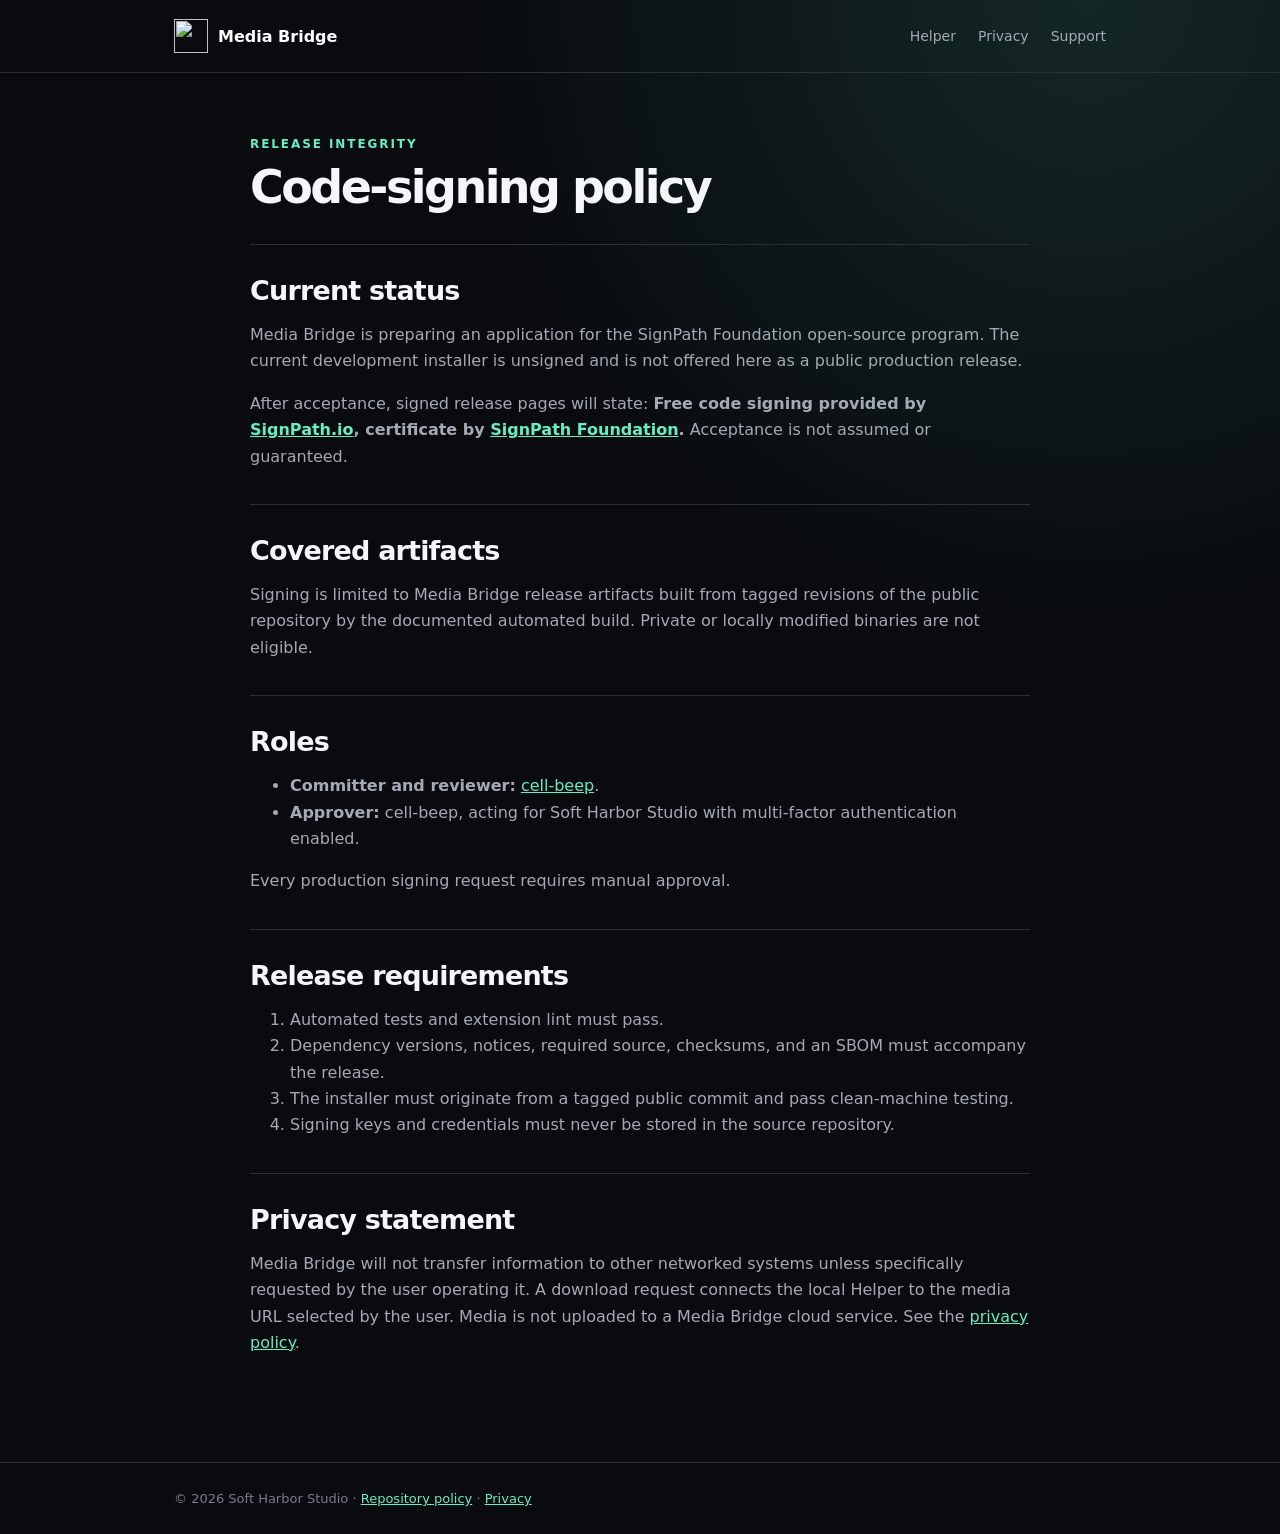
==== site-template/code-signing.html @ 658d0530 "Add Firefox-first release preparation and public Pages site" ====
<!-- This Source Code Form is subject to the terms of the Mozilla Public
     License, v. 2.0. If a copy of the MPL was not distributed with this
     file, You can obtain one at https://mozilla.org/MPL/2.0/. -->

<!doctype html>
<html lang="en">
<head><meta charset="utf-8"><meta name="viewport" content="width=device-width, initial-scale=1"><title>Media Bridge code-signing policy</title><link rel="stylesheet" href="styles.css"></head>
<body>
  <header><nav class="wrap"><a class="brand" href="index.html"><img src="assets/logo.png" alt="">Media Bridge</a><a href="download.html">Helper</a><a href="privacy.html">Privacy</a><a href="support.html">Support</a></nav></header>
  <main class="wrap document">
    <div class="eyebrow">Release integrity</div><h1>Code-signing policy</h1>
    <section><h2>Current status</h2><p>Media Bridge is preparing an application for the SignPath Foundation open-source program. The current development installer is unsigned and is not offered here as a public production release.</p><p>After acceptance, signed release pages will state: <strong>Free code signing provided by <a href="https://signpath.io/">SignPath.io</a>, certificate by <a href="https://signpath.org/">SignPath Foundation</a>.</strong> Acceptance is not assumed or guaranteed.</p></section>
    <section><h2>Covered artifacts</h2><p>Signing is limited to Media Bridge release artifacts built from tagged revisions of the public repository by the documented automated build. Private or locally modified binaries are not eligible.</p></section>
    <section><h2>Roles</h2><ul><li><strong>Committer and reviewer:</strong> <a href="https://github.com/cell-beep">cell-beep</a>.</li><li><strong>Approver:</strong> cell-beep, acting for Soft Harbor Studio with multi-factor authentication enabled.</li></ul><p>Every production signing request requires manual approval.</p></section>
    <section><h2>Release requirements</h2><ol><li>Automated tests and extension lint must pass.</li><li>Dependency versions, notices, required source, checksums, and an SBOM must accompany the release.</li><li>The installer must originate from a tagged public commit and pass clean-machine testing.</li><li>Signing keys and credentials must never be stored in the source repository.</li></ol></section>
    <section><h2>Privacy statement</h2><p>Media Bridge will not transfer information to other networked systems unless specifically requested by the user operating it. A download request connects the local Helper to the media URL selected by the user. Media is not uploaded to a Media Bridge cloud service. See the <a href="privacy.html">privacy policy</a>.</p></section>
  </main>
  <footer><div class="wrap">© 2026 Soft Harbor Studio · <a href="https://github.com/cell-beep/media-bridge/blob/main/CODE_SIGNING_POLICY.md">Repository policy</a> · <a href="privacy.html">Privacy</a></div></footer>
</body>
</html>
---- site-template/styles.css ----
/* This Source Code Form is subject to the terms of the Mozilla Public
 * License, v. 2.0. If a copy of the MPL was not distributed with this
 * file, You can obtain one at https://mozilla.org/MPL/2.0/. */

:root {
  color-scheme: dark;
  font-family: Inter, ui-sans-serif, system-ui, -apple-system, BlinkMacSystemFont, "Segoe UI", sans-serif;
  background: #090b0f;
  color: #f4f6f8;
  --mint: #64efc2;
  --muted: #a4a9b3;
  --panel: #12161c;
  --border: #29303a;
}

* { box-sizing: border-box; }
body { margin: 0; background: radial-gradient(circle at 85% 0, rgba(100, 239, 194, .12), transparent 34%), #090b0f; }
a { color: var(--mint); }
.wrap { margin: 0 auto; max-width: 980px; padding: 0 24px; }
header { border-bottom: 1px solid var(--border); }
nav { align-items: center; display: flex; gap: 22px; min-height: 72px; }
nav .brand { align-items: center; color: #fff; display: flex; font-weight: 800; gap: 10px; margin-right: auto; text-decoration: none; }
nav img { height: 34px; width: 34px; }
nav a:not(.brand) { color: var(--muted); font-size: 14px; text-decoration: none; }
nav a:hover { color: #fff; }
main { min-height: calc(100vh - 150px); }
.hero { padding: 96px 0 72px; }
.eyebrow { color: var(--mint); font-size: 12px; font-weight: 800; letter-spacing: .16em; text-transform: uppercase; }
h1 { font-size: clamp(42px, 8vw, 76px); letter-spacing: -.055em; line-height: .98; margin: 14px 0 22px; max-width: 850px; }
h2 { font-size: 27px; letter-spacing: -.03em; margin: 0 0 14px; }
h3 { font-size: 18px; margin-top: 28px; }
p, li { color: var(--muted); line-height: 1.65; }
.lead { font-size: 20px; max-width: 720px; }
.actions { display: flex; flex-wrap: wrap; gap: 12px; margin-top: 30px; }
.button { background: var(--mint); border-radius: 10px; color: #07100d; display: inline-block; font-weight: 800; padding: 13px 18px; text-decoration: none; }
.button.secondary { background: transparent; border: 1px solid var(--border); color: #fff; }
.grid { display: grid; gap: 16px; grid-template-columns: repeat(3, 1fr); padding-bottom: 80px; }
.card { background: var(--panel); border: 1px solid var(--border); border-radius: 16px; padding: 24px; }
.card p { margin-bottom: 0; }
.document { max-width: 780px; padding: 64px 0 90px; }
.document h1 { font-size: 46px; }
.document section { border-top: 1px solid var(--border); margin-top: 34px; padding-top: 30px; }
code { background: #171c23; border-radius: 5px; color: #d8dce2; padding: 2px 6px; }
.notice { border-left: 3px solid var(--mint); margin: 24px 0; padding: 2px 0 2px 18px; }
footer { border-top: 1px solid var(--border); color: #777e89; font-size: 13px; padding: 28px 0; }
@media (max-width: 720px) { .grid { grid-template-columns: 1fr; } nav { flex-wrap: wrap; gap: 14px; padding: 16px 0; } .hero { padding-top: 64px; } }
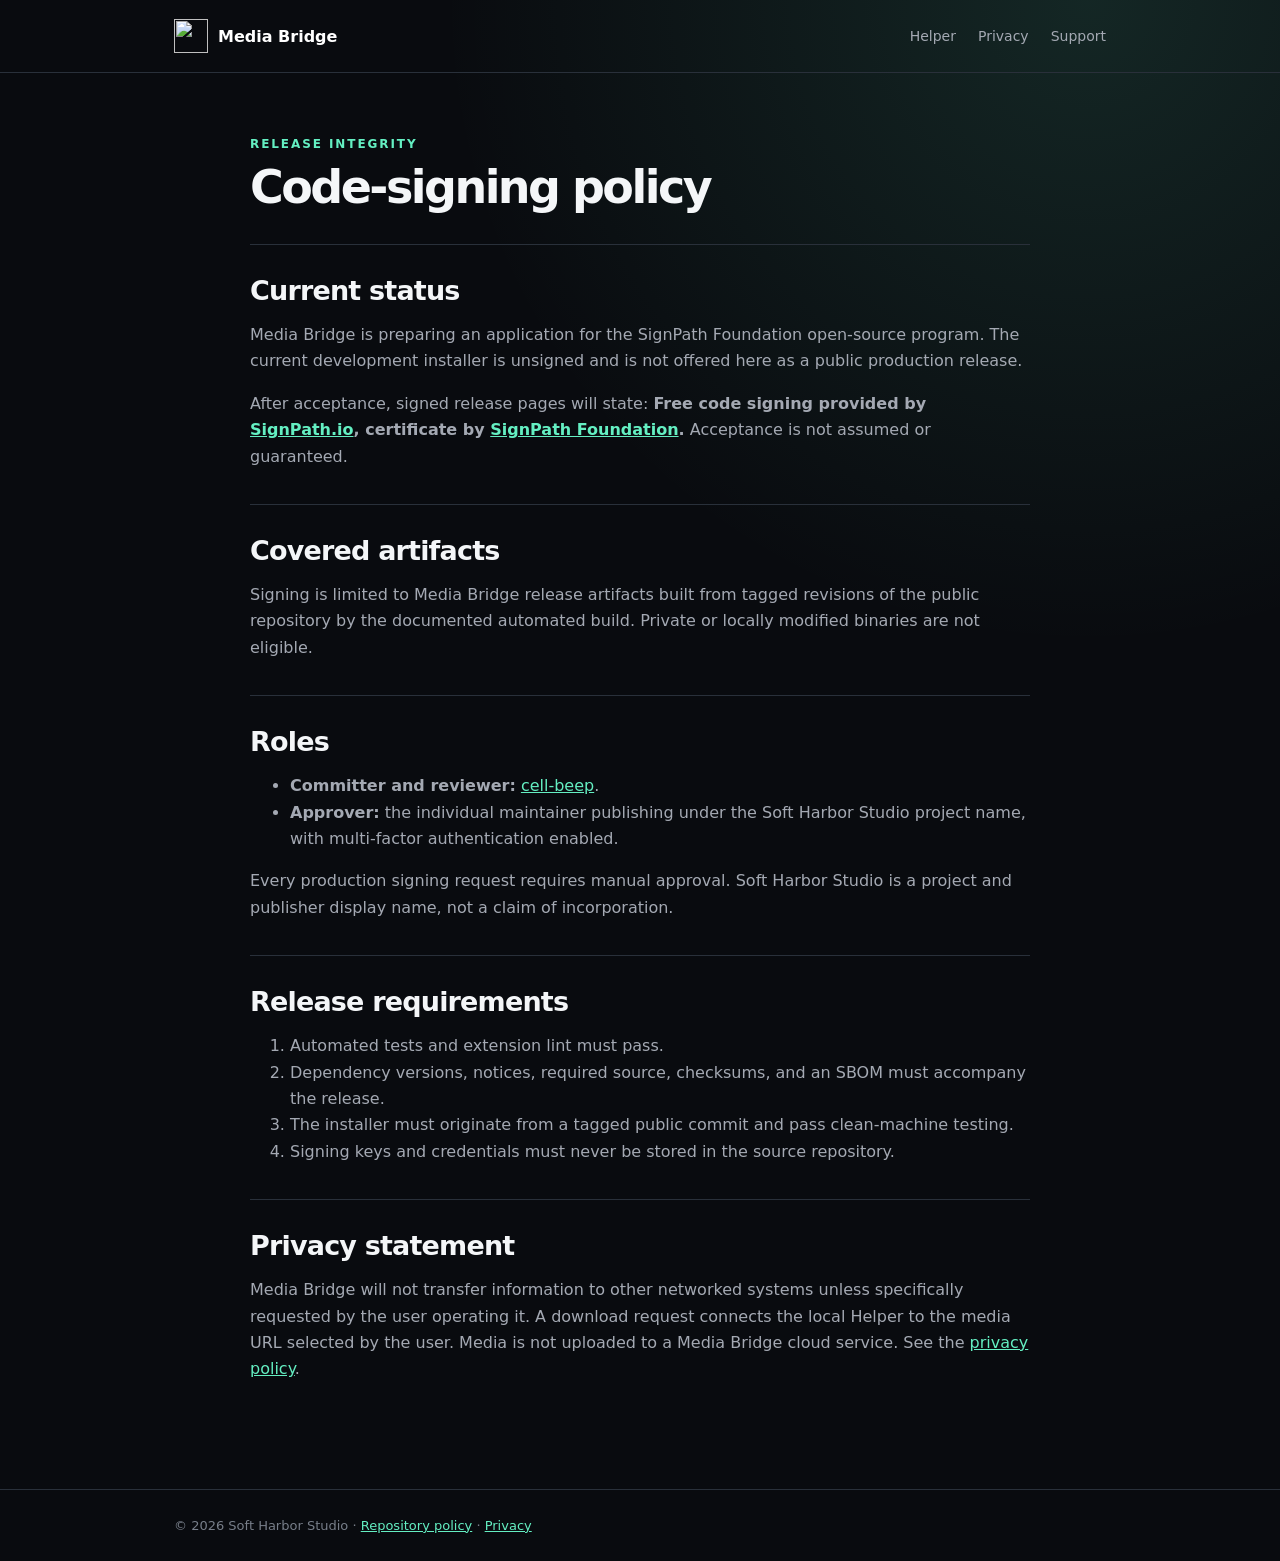
==== commit 5f452047: "Scope public release to Firefox and individual publisher" ====
--- a/site-template/code-signing.html
+++ b/site-template/code-signing.html
@@ -11,7 +11,7 @@
     <div class="eyebrow">Release integrity</div><h1>Code-signing policy</h1>
     <section><h2>Current status</h2><p>Media Bridge is preparing an application for the SignPath Foundation open-source program. The current development installer is unsigned and is not offered here as a public production release.</p><p>After acceptance, signed release pages will state: <strong>Free code signing provided by <a href="https://signpath.io/">SignPath.io</a>, certificate by <a href="https://signpath.org/">SignPath Foundation</a>.</strong> Acceptance is not assumed or guaranteed.</p></section>
     <section><h2>Covered artifacts</h2><p>Signing is limited to Media Bridge release artifacts built from tagged revisions of the public repository by the documented automated build. Private or locally modified binaries are not eligible.</p></section>
-    <section><h2>Roles</h2><ul><li><strong>Committer and reviewer:</strong> <a href="https://github.com/cell-beep">cell-beep</a>.</li><li><strong>Approver:</strong> cell-beep, acting for Soft Harbor Studio with multi-factor authentication enabled.</li></ul><p>Every production signing request requires manual approval.</p></section>
+    <section><h2>Roles</h2><ul><li><strong>Committer and reviewer:</strong> <a href="https://github.com/cell-beep">cell-beep</a>.</li><li><strong>Approver:</strong> the individual maintainer publishing under the Soft Harbor Studio project name, with multi-factor authentication enabled.</li></ul><p>Every production signing request requires manual approval. Soft Harbor Studio is a project and publisher display name, not a claim of incorporation.</p></section>
     <section><h2>Release requirements</h2><ol><li>Automated tests and extension lint must pass.</li><li>Dependency versions, notices, required source, checksums, and an SBOM must accompany the release.</li><li>The installer must originate from a tagged public commit and pass clean-machine testing.</li><li>Signing keys and credentials must never be stored in the source repository.</li></ol></section>
     <section><h2>Privacy statement</h2><p>Media Bridge will not transfer information to other networked systems unless specifically requested by the user operating it. A download request connects the local Helper to the media URL selected by the user. Media is not uploaded to a Media Bridge cloud service. See the <a href="privacy.html">privacy policy</a>.</p></section>
   </main>
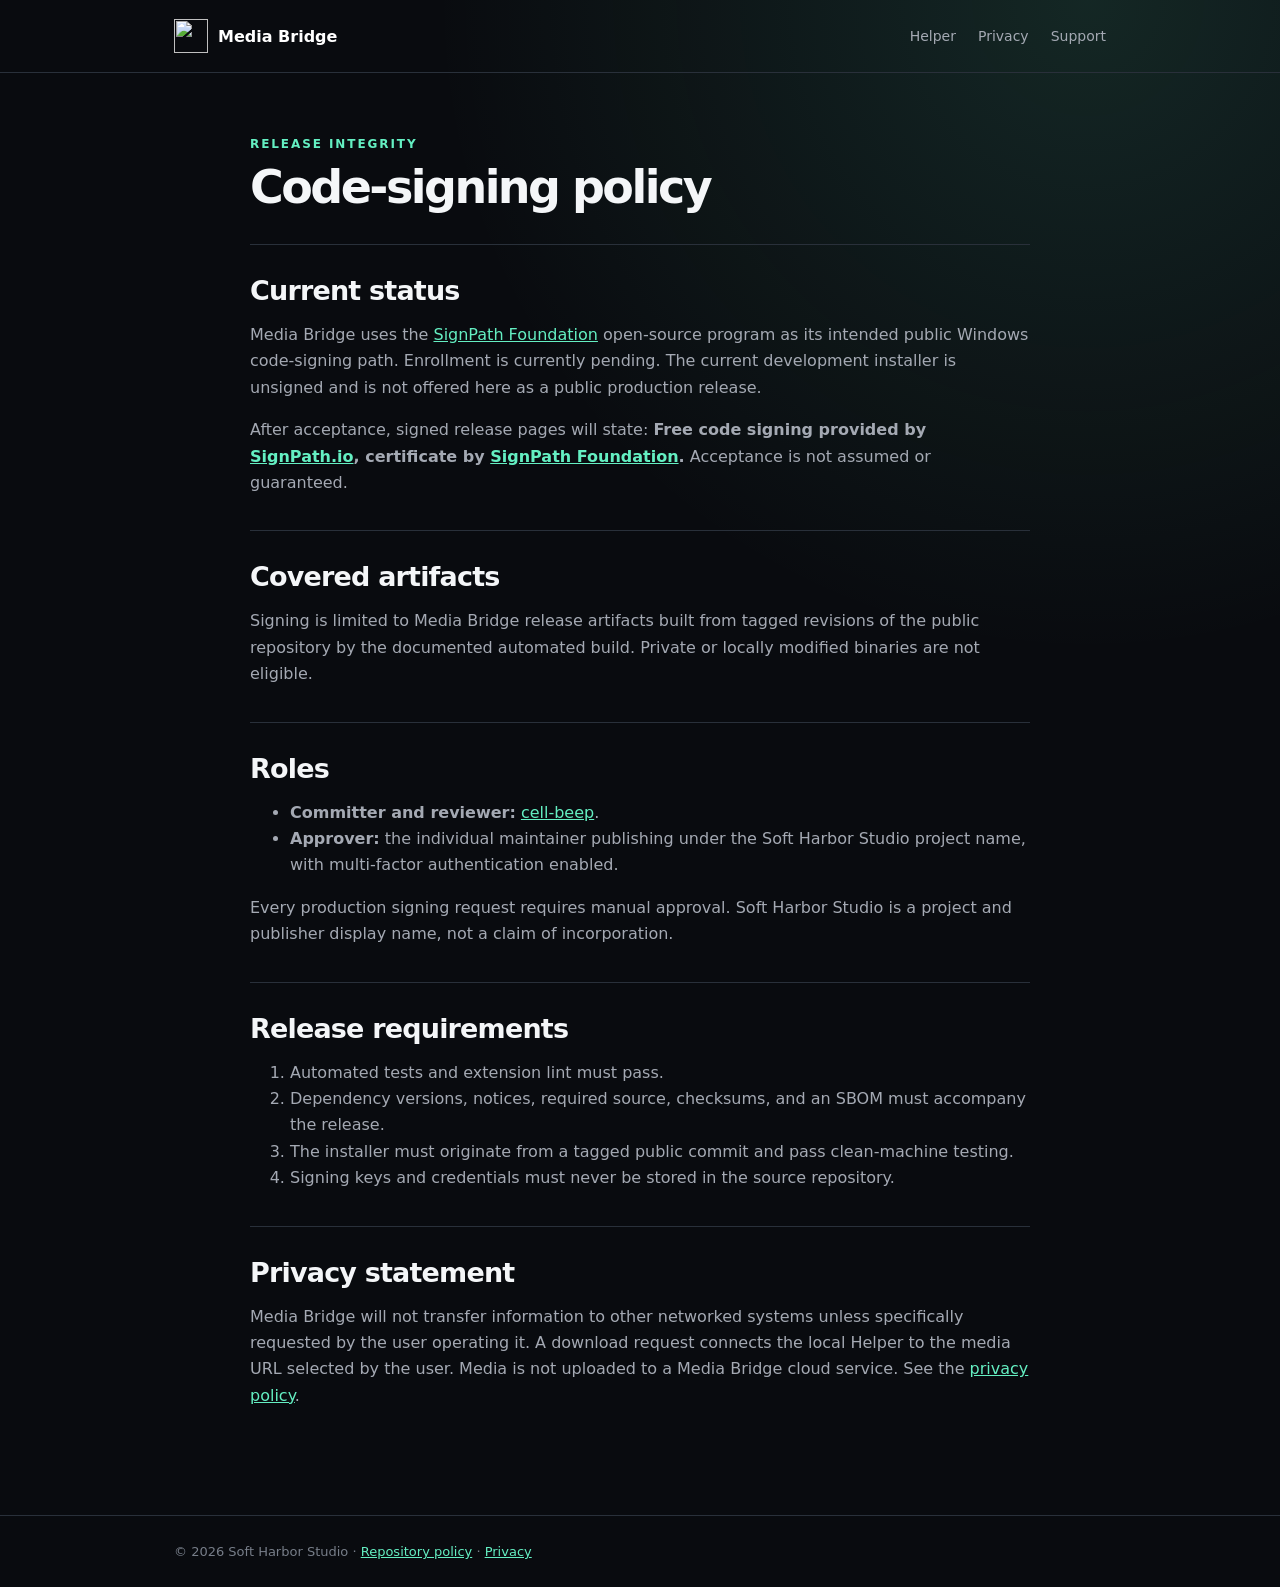
==== commit bbf21f15: "Document SignPath Foundation on download page" ====
--- a/site-template/code-signing.html
+++ b/site-template/code-signing.html
@@ -9,7 +9,7 @@
   <header><nav class="wrap"><a class="brand" href="index.html"><img src="assets/logo.png" alt="">Media Bridge</a><a href="download.html">Helper</a><a href="privacy.html">Privacy</a><a href="support.html">Support</a></nav></header>
   <main class="wrap document">
     <div class="eyebrow">Release integrity</div><h1>Code-signing policy</h1>
-    <section><h2>Current status</h2><p>Media Bridge is preparing an application for the SignPath Foundation open-source program. The current development installer is unsigned and is not offered here as a public production release.</p><p>After acceptance, signed release pages will state: <strong>Free code signing provided by <a href="https://signpath.io/">SignPath.io</a>, certificate by <a href="https://signpath.org/">SignPath Foundation</a>.</strong> Acceptance is not assumed or guaranteed.</p></section>
+    <section><h2>Current status</h2><p>Media Bridge uses the <a href="https://signpath.org/">SignPath Foundation</a> open-source program as its intended public Windows code-signing path. Enrollment is currently pending. The current development installer is unsigned and is not offered here as a public production release.</p><p>After acceptance, signed release pages will state: <strong>Free code signing provided by <a href="https://signpath.io/">SignPath.io</a>, certificate by <a href="https://signpath.org/">SignPath Foundation</a>.</strong> Acceptance is not assumed or guaranteed.</p></section>
     <section><h2>Covered artifacts</h2><p>Signing is limited to Media Bridge release artifacts built from tagged revisions of the public repository by the documented automated build. Private or locally modified binaries are not eligible.</p></section>
     <section><h2>Roles</h2><ul><li><strong>Committer and reviewer:</strong> <a href="https://github.com/cell-beep">cell-beep</a>.</li><li><strong>Approver:</strong> the individual maintainer publishing under the Soft Harbor Studio project name, with multi-factor authentication enabled.</li></ul><p>Every production signing request requires manual approval. Soft Harbor Studio is a project and publisher display name, not a claim of incorporation.</p></section>
     <section><h2>Release requirements</h2><ol><li>Automated tests and extension lint must pass.</li><li>Dependency versions, notices, required source, checksums, and an SBOM must accompany the release.</li><li>The installer must originate from a tagged public commit and pass clean-machine testing.</li><li>Signing keys and credentials must never be stored in the source repository.</li></ol></section>
